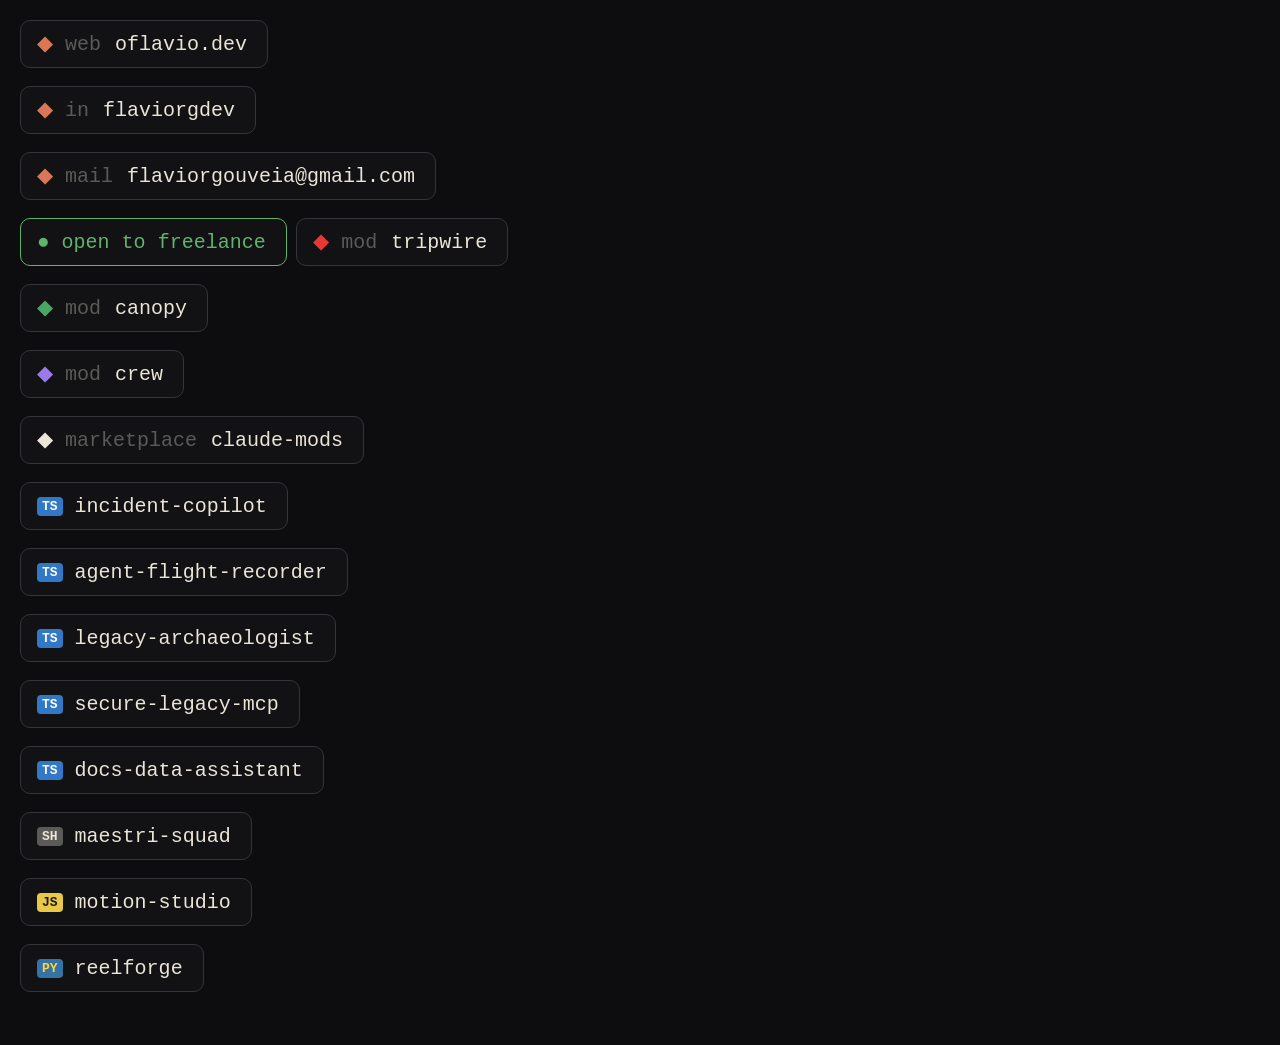
==== assets/v2/src/badges.html @ 79bd6256 "Profile README: light-theme twins via <picture>, and the image sources" ====
<!doctype html>
<html><head><meta charset="utf-8"><link rel="stylesheet" href="common.css"><script>/[?&]theme=light\b/.test(location.search)&&document.write('<link rel="stylesheet" href="common-light.css">')</script>
<style>
  body { padding: 20px; }
  .badge { display: inline-flex; align-items: center; gap: 12px; height: 48px; padding: 0 20px 0 16px;
    border: 1px solid var(--chip-line); border-radius: 10px; background: var(--card); color: var(--text); font-size: 20px; white-space: nowrap; }
  .badge b { font-weight: 500; }
  .badge .k { color: var(--dimmer); margin-right: 2px; }
  .badge .g { color: var(--coral); font-size: 1.05em; line-height: 1; }
  .badge.freelance { border-color: var(--ok); color: var(--ok); }
  .badge.freelance .g { color: var(--ok); }
  .tile { font-size: 13px; font-weight: 700; padding: 3px 5px; border-radius: 4px; line-height: 1; }
</style></head><body>
  <span class="badge" id="website"><span class="g">◆</span><span class="k">web</span><b>oflavio.dev</b></span><br><br>
  <span class="badge" id="linkedin"><span class="g">◆</span><span class="k">in</span><b>flaviorgdev</b></span><br><br>
  <span class="badge" id="email"><span class="g">◆</span><span class="k">mail</span><b>flaviorgouveia@gmail.com</b></span><br><br>
  <span class="badge freelance" id="freelance"><span class="g">●</span><b>open to freelance</b></span>
<span class="badge" id="repo-tripwire"><span class="g" style="color:var(--tripwire)">◆</span><span class="k">mod</span><b>tripwire</b></span><br><br>
<span class="badge" id="repo-canopy"><span class="g" style="color:var(--canopy)">◆</span><span class="k">mod</span><b>canopy</b></span><br><br>
<span class="badge" id="repo-crew"><span class="g" style="color:var(--crew)">◆</span><span class="k">mod</span><b>crew</b></span><br><br>
<span class="badge" id="repo-claude-mods"><span class="g" style="color:var(--text)">◆</span><span class="k">marketplace</span><b>claude-mods</b></span><br><br>
<span class="badge" id="repo-incident-copilot"><span class="tile" style="background:#3178C6;color:#fff">TS</span><b>incident-copilot</b></span><br><br>
<span class="badge" id="repo-agent-flight-recorder"><span class="tile" style="background:#3178C6;color:#fff">TS</span><b>agent-flight-recorder</b></span><br><br>
<span class="badge" id="repo-legacy-archaeologist"><span class="tile" style="background:#3178C6;color:#fff">TS</span><b>legacy-archaeologist</b></span><br><br>
<span class="badge" id="repo-secure-legacy-mcp"><span class="tile" style="background:#3178C6;color:#fff">TS</span><b>secure-legacy-mcp</b></span><br><br>
<span class="badge" id="repo-docs-data-assistant"><span class="tile" style="background:#3178C6;color:#fff">TS</span><b>docs-data-assistant</b></span><br><br>
<span class="badge" id="repo-maestri-squad"><span class="tile" style="background:var(--sh2-bg);color:var(--sh2-fg)">SH</span><b>maestri-squad</b></span><br><br>
<span class="badge" id="repo-motion-studio"><span class="tile" style="background:#E9C846;color:#1a1a1a">JS</span><b>motion-studio</b></span><br><br>
<span class="badge" id="repo-reelforge"><span class="tile" style="background:#3572A5;color:#FFD43B">PY</span><b>reelforge</b></span><br><br>
</body></html>
---- assets/v2/src/common.css ----
@font-face { font-family: "SFMono"; src: local("SF Mono"), url("file:///System/Library/Fonts/SFNSMono.ttf") format("truetype"); font-weight: 100 900; }
:root {
  --bg: #0d0d0f; --card: #121215; --card2: #151519; --line: #26262c; --line2: #1e1e23;
  --text: #ebe5d8; --dim: #8a867f; --dimmer: #5c5a57;
  --coral: #D97757; --teal: #35B5AC; --violet: #9B7BEA; --gold: #E9B248; --ok: #5fb36b;
  /* former hard-coded colours (common-light.css overrides them) */
  --chip-line: #34343a; --chip-text: #c9c4ba; --bar-track: #24242a; --guide: #3a3a42; --ver-line: rgba(95,179,107,.45);
  --tripwire: #E53935; --canopy: #49A665; --crew: #9B7BEA; --sh-bg: #4a4a52; --sh-fg: #e6e6e6; --sh2-bg: #5c5a57; --sh2-fg: #ebe5d8;
  --grid: rgba(255,255,255,.028);
  --mono: "SFMono", "JetBrains Mono", Menlo, monospace;
}
* { box-sizing: border-box; margin: 0; padding: 0; }
html, body { background: var(--bg); }
body { font-family: var(--mono); color: var(--text); -webkit-font-smoothing: antialiased; }
.grid-bg {
  background-color: var(--bg);
  background-image:
    linear-gradient(var(--grid) 1px, transparent 1px),
    linear-gradient(90deg, var(--grid) 1px, transparent 1px);
  background-size: 32px 32px; background-position: -1px -1px;
}
.sprite svg { display: block; width: 100%; height: 100%; image-rendering: pixelated; shape-rendering: crispEdges; }
.dia { display: inline-block; font-size: 1.05em; line-height: 1; transform: translateY(-.04em); }
---- assets/v2/src/common-light.css ----
/* Light theme: loaded by each page's inline loader when the URL has ?theme=light.
   Only overrides variables declared in common.css; the dark theme never loads this file. */
:root {
  --bg: #f6f6f3; --card: #ffffff; --card2: #fafaf8; --line: #d9d8d3; --line2: #e6e5e0;
  --text: #1a1a1c; --dim: #6b6962; --dimmer: #8f8c84;
  --coral: #c8603f; --teal: #1f9a92; --violet: #7a5ad9; --gold: #a87c12; --ok: #2f8f3f;
  --chip-line: #cfcec8; --chip-text: #3d3b36; --bar-track: #e6e5e0; --guide: #c4c2bb; --ver-line: rgba(47,143,63,.45);
  --tripwire: #d32f2f; --canopy: #3a9455; --crew: #7a5ad9; --sh-bg: #4a4a52; --sh-fg: #f0f0f0; --sh2-bg: #5c5a57; --sh2-fg: #f3efe6;
  --grid: rgba(0,0,0,.05);
}
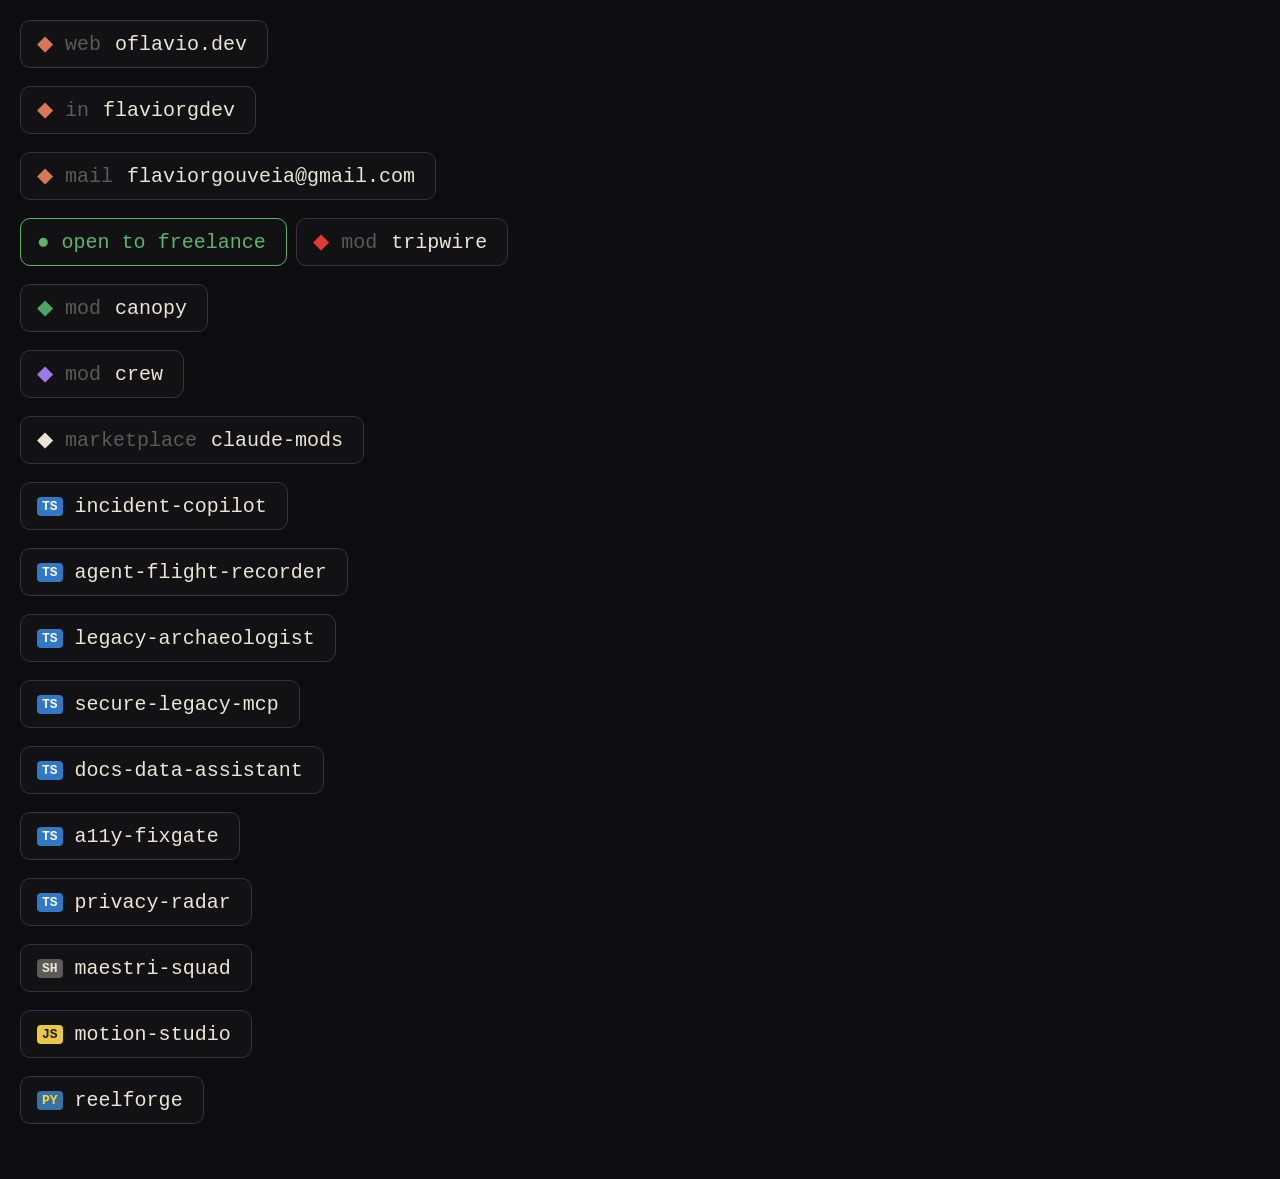
==== commit 22de1dac: "Profile README: indexable text under every section, add a11y-fixgate and privacy-radar" ====
--- a/assets/v2/src/badges.html
+++ b/assets/v2/src/badges.html
@@ -24,6 +24,8 @@
 <span class="badge" id="repo-legacy-archaeologist"><span class="tile" style="background:#3178C6;color:#fff">TS</span><b>legacy-archaeologist</b></span><br><br>
 <span class="badge" id="repo-secure-legacy-mcp"><span class="tile" style="background:#3178C6;color:#fff">TS</span><b>secure-legacy-mcp</b></span><br><br>
 <span class="badge" id="repo-docs-data-assistant"><span class="tile" style="background:#3178C6;color:#fff">TS</span><b>docs-data-assistant</b></span><br><br>
+<span class="badge" id="repo-a11y-fixgate"><span class="tile" style="background:#3178C6;color:#fff">TS</span><b>a11y-fixgate</b></span><br><br>
+<span class="badge" id="repo-privacy-radar"><span class="tile" style="background:#3178C6;color:#fff">TS</span><b>privacy-radar</b></span><br><br>
 <span class="badge" id="repo-maestri-squad"><span class="tile" style="background:var(--sh2-bg);color:var(--sh2-fg)">SH</span><b>maestri-squad</b></span><br><br>
 <span class="badge" id="repo-motion-studio"><span class="tile" style="background:#E9C846;color:#1a1a1a">JS</span><b>motion-studio</b></span><br><br>
 <span class="badge" id="repo-reelforge"><span class="tile" style="background:#3572A5;color:#FFD43B">PY</span><b>reelforge</b></span><br><br>
